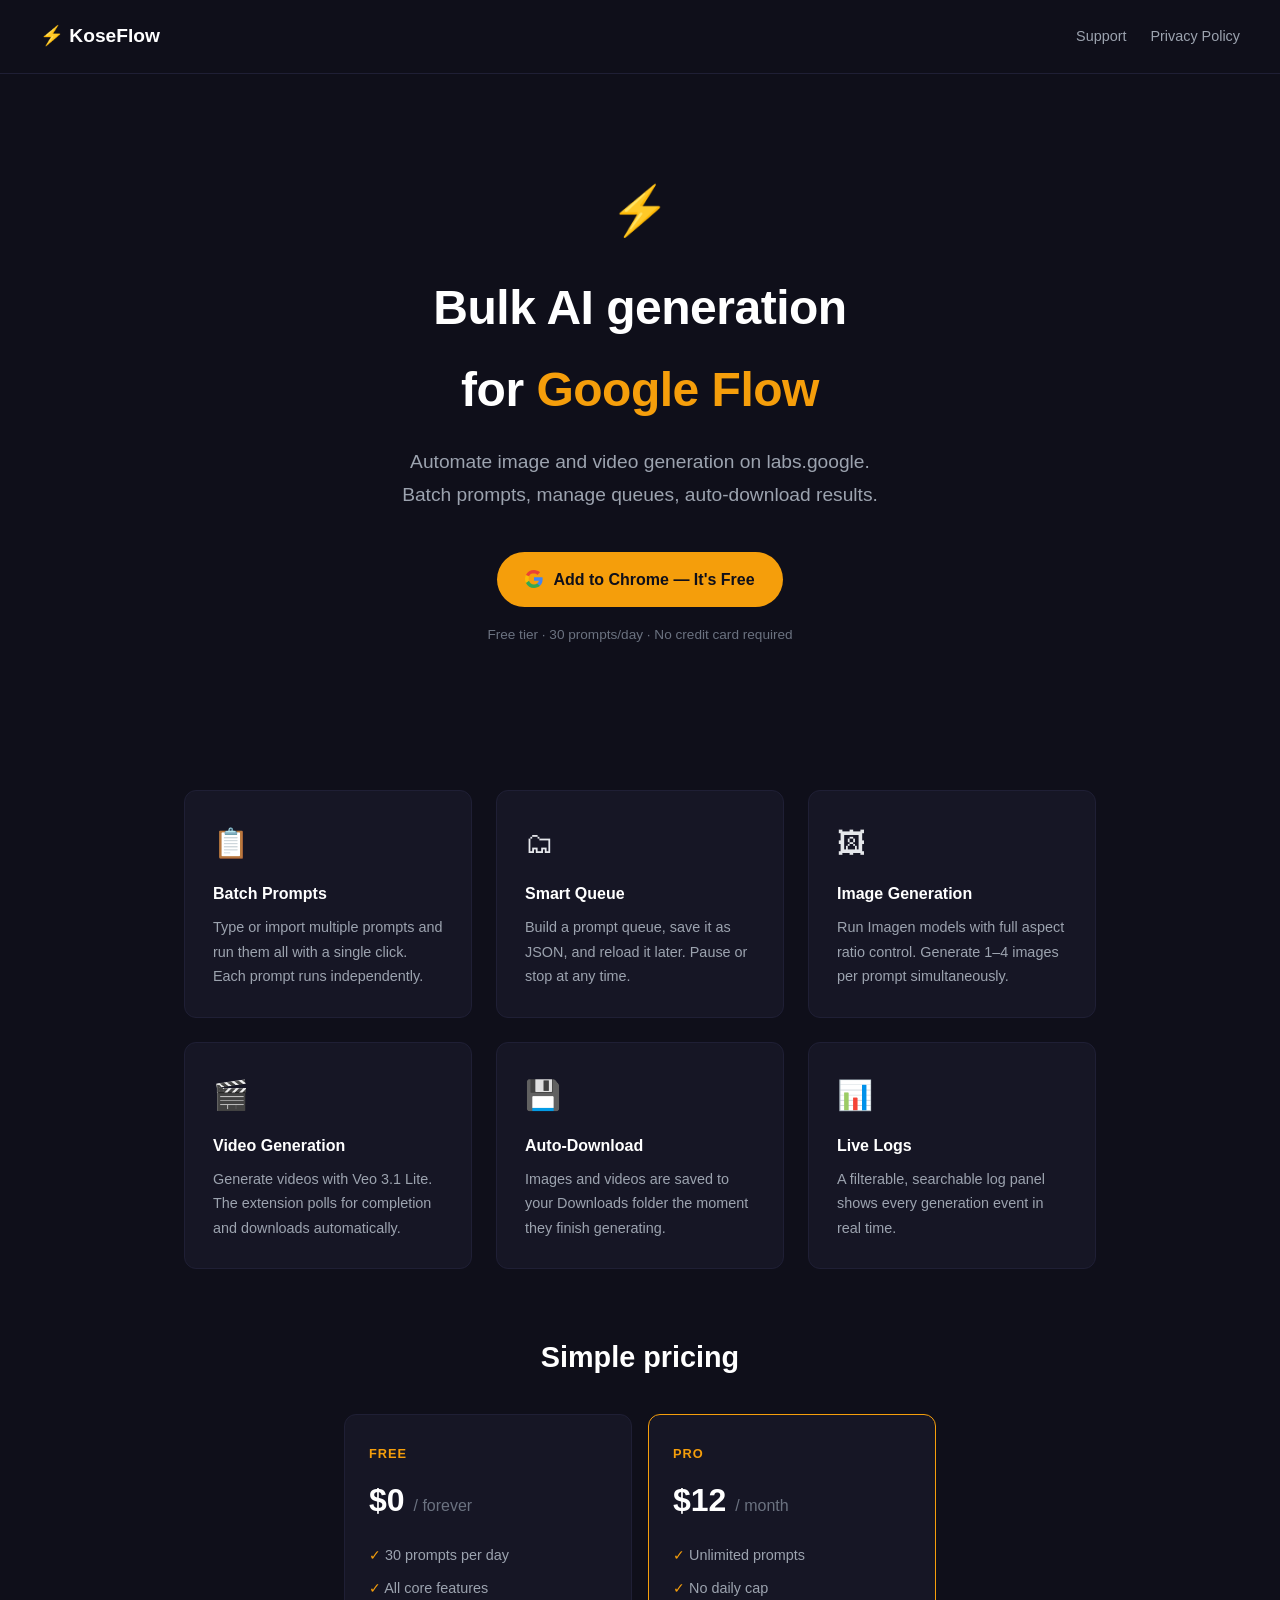
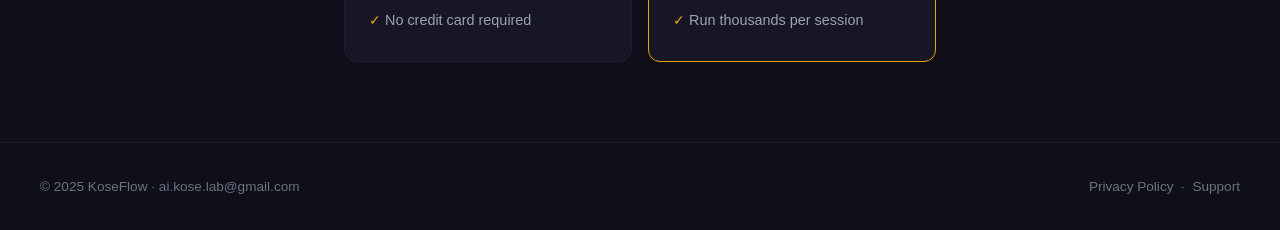
==== index.html @ 57aeacc9 "Initial Create" ====
<!DOCTYPE html>
<html lang="en">
<head>
  <meta charset="UTF-8" />
  <meta name="viewport" content="width=device-width, initial-scale=1.0" />
  <title>KoseFlow — Bulk AI Generation for Google Flow</title>
  <link rel="stylesheet" href="app.css" />
</head>
<body>

  <nav>
    <a class="nav-brand" href="index.html"><span>⚡</span> KoseFlow</a>
    <div class="nav-links">
      <a href="support.html">Support</a>
      <a href="privacy-policy.html">Privacy Policy</a>
    </div>
  </nav>

  <section class="hero">
    <div class="hero-icon">⚡</div>
    <h1>Bulk AI generation<br>for <span>Google Flow</span></h1>
    <p>Automate image and video generation on labs.google.<br>Batch prompts, manage queues, auto-download results.</p>
    <a class="hero-cta" href="https://chromewebstore.google.com/detail/koseflow" target="_blank">
      <svg width="18" height="18" viewBox="0 0 18 18" xmlns="http://www.w3.org/2000/svg"><path d="M17.64 9.2c0-.637-.057-1.251-.164-1.84H9v3.481h4.844c-.209 1.125-.843 2.078-1.796 2.717v2.258h2.908c1.702-1.567 2.684-3.874 2.684-6.615z" fill="#4285F4"/><path d="M9 18c2.43 0 4.467-.806 5.956-2.18l-2.909-2.259c-.806.54-1.836.86-3.047.86-2.344 0-4.328-1.584-5.036-3.711H.957v2.332A8.997 8.997 0 0 0 9 18z" fill="#34A853"/><path d="M3.964 10.71A5.41 5.41 0 0 1 3.682 9c0-.593.102-1.17.282-1.71V4.958H.957A8.996 8.996 0 0 0 0 9c0 1.452.348 2.827.957 4.042l3.007-2.332z" fill="#FBBC05"/><path d="M9 3.58c1.321 0 2.508.454 3.44 1.345l2.582-2.58C13.463.891 11.426 0 9 0A8.997 8.997 0 0 0 .957 4.958L3.964 6.29C4.672 4.163 6.656 3.58 9 3.58z" fill="#EA4335"/></svg>
      Add to Chrome — It's Free
    </a>
    <div class="hero-note">Free tier · 30 prompts/day · No credit card required</div>
  </section>

  <section class="features">
    <div class="feature-card card">
      <div class="feature-icon">📋</div>
      <h3>Batch Prompts</h3>
      <p>Type or import multiple prompts and run them all with a single click. Each prompt runs independently.</p>
    </div>
    <div class="feature-card card">
      <div class="feature-icon">🗂</div>
      <h3>Smart Queue</h3>
      <p>Build a prompt queue, save it as JSON, and reload it later. Pause or stop at any time.</p>
    </div>
    <div class="feature-card card">
      <div class="feature-icon">🖼</div>
      <h3>Image Generation</h3>
      <p>Run Imagen models with full aspect ratio control. Generate 1–4 images per prompt simultaneously.</p>
    </div>
    <div class="feature-card card">
      <div class="feature-icon">🎬</div>
      <h3>Video Generation</h3>
      <p>Generate videos with Veo 3.1 Lite. The extension polls for completion and downloads automatically.</p>
    </div>
    <div class="feature-card card">
      <div class="feature-icon">💾</div>
      <h3>Auto-Download</h3>
      <p>Images and videos are saved to your Downloads folder the moment they finish generating.</p>
    </div>
    <div class="feature-card card">
      <div class="feature-icon">📊</div>
      <h3>Live Logs</h3>
      <p>A filterable, searchable log panel shows every generation event in real time.</p>
    </div>
  </section>

  <section class="pricing">
    <h2>Simple pricing</h2>
    <div class="pricing-cards">
      <div class="pricing-card card">
        <div class="plan">Free</div>
        <div class="price">$0 <span>/ forever</span></div>
        <ul>
          <li>30 prompts per day</li>
          <li>All core features</li>
          <li>No credit card required</li>
        </ul>
      </div>
      <div class="pricing-card card pro">
        <div class="plan">Pro</div>
        <div class="price">$12 <span>/ month</span></div>
        <ul>
          <li>Unlimited prompts</li>
          <li>No daily cap</li>
          <li>Run thousands per session</li>
        </ul>
      </div>
    </div>
  </section>

  <footer>
    <div>© 2025 KoseFlow · <a href="mailto:ai.kose.lab@gmail.com">ai.kose.lab@gmail.com</a></div>
    <div>
      <a href="privacy-policy.html">Privacy Policy</a> &nbsp;·&nbsp;
      <a href="support.html">Support</a>
    </div>
  </footer>

</body>
</html>
---- app.css ----
*, *::before, *::after { box-sizing: border-box; margin: 0; padding: 0; }

body {
  font-family: -apple-system, BlinkMacSystemFont, "Segoe UI", Roboto, sans-serif;
  background: #0f0f1a;
  color: #e5e7eb;
  line-height: 1.7;
}

a { color: #f59e0b; text-decoration: none; }
a:hover { text-decoration: underline; }

/* ── NAV ── */
nav {
  display: flex;
  justify-content: space-between;
  align-items: center;
  padding: 20px 40px;
  border-bottom: 1px solid #1f1f35;
}
.nav-brand { font-size: 1.2rem; font-weight: 700; color: #fff; }
.nav-brand span { color: #f59e0b; }
.nav-links { display: flex; gap: 24px; font-size: 0.9rem; }
.nav-links a { color: #9ca3af; }
.nav-links a:hover { color: #f59e0b; text-decoration: none; }

/* ── FOOTER ── */
footer {
  border-top: 1px solid #1f1f35;
  padding: 32px 40px;
  display: flex;
  justify-content: space-between;
  align-items: center;
  font-size: 0.85rem;
  color: #6b7280;
  flex-wrap: wrap;
  gap: 12px;
}
footer a { color: #6b7280; }
footer a:hover { color: #f59e0b; text-decoration: none; }

/* ── SHARED ── */
.wrap { max-width: 720px; margin: 0 auto; padding: 64px 24px; }

h1 { font-size: 2rem; font-weight: 700; color: #fff; margin-bottom: 8px; }

.card {
  background: #161625;
  border: 1px solid #1f1f35;
  border-radius: 12px;
}

/* ── INDEX — HERO ── */
.hero {
  text-align: center;
  padding: 96px 24px 80px;
  max-width: 720px;
  margin: 0 auto;
}
.hero-icon { font-size: 3rem; margin-bottom: 16px; }
.hero h1 { font-size: 3rem; font-weight: 800; letter-spacing: -0.5px; margin-bottom: 16px; }
.hero h1 span { color: #f59e0b; }
.hero p { font-size: 1.2rem; color: #9ca3af; margin-bottom: 40px; }
.hero-cta {
  display: inline-flex;
  align-items: center;
  gap: 10px;
  background: #f59e0b;
  color: #0f0f1a;
  font-weight: 700;
  font-size: 1rem;
  padding: 14px 28px;
  border-radius: 50px;
  transition: opacity 0.2s;
}
.hero-cta:hover { opacity: 0.88; text-decoration: none; }
.hero-note { margin-top: 16px; font-size: 0.85rem; color: #6b7280; }

/* ── INDEX — FEATURES ── */
.features {
  max-width: 960px;
  margin: 0 auto;
  padding: 64px 24px;
  display: grid;
  grid-template-columns: repeat(auto-fit, minmax(260px, 1fr));
  gap: 24px;
}
.feature-card { padding: 28px; }
.feature-icon { font-size: 1.8rem; margin-bottom: 12px; }
.feature-card h3 { font-size: 1rem; font-weight: 600; color: #fff; margin-bottom: 8px; }
.feature-card p { font-size: 0.9rem; color: #9ca3af; }

/* ── INDEX — PRICING ── */
.pricing { max-width: 640px; margin: 0 auto; padding: 0 24px 80px; text-align: center; }
.pricing h2 { font-size: 1.8rem; font-weight: 700; color: #fff; margin-bottom: 32px; }
.pricing-cards { display: grid; grid-template-columns: 1fr 1fr; gap: 16px; }
.pricing-card { padding: 28px 24px; text-align: left; }
.pricing-card.pro { border-color: #f59e0b; }
.pricing-card .plan { font-size: 0.8rem; font-weight: 600; color: #f59e0b; text-transform: uppercase; letter-spacing: 1px; margin-bottom: 8px; }
.pricing-card .price { font-size: 2rem; font-weight: 800; color: #fff; margin-bottom: 4px; }
.pricing-card .price span { font-size: 1rem; font-weight: 400; color: #6b7280; }
.pricing-card ul { list-style: none; margin-top: 16px; display: flex; flex-direction: column; gap: 8px; }
.pricing-card ul li { font-size: 0.9rem; color: #9ca3af; }
.pricing-card ul li::before { content: "✓ "; color: #f59e0b; }

/* ── SUPPORT ── */
.sub { color: #9ca3af; margin-bottom: 48px; }

.contact-card {
  padding: 32px;
  margin-bottom: 48px;
  display: flex;
  align-items: center;
  gap: 20px;
}
.contact-icon { font-size: 2rem; }
.contact-card h2 { font-size: 1rem; font-weight: 600; color: #fff; margin-bottom: 4px; }
.contact-card p { font-size: 0.9rem; color: #9ca3af; }

h2.section { font-size: 1.3rem; font-weight: 700; color: #fff; margin-bottom: 20px; }

.faq { display: flex; flex-direction: column; gap: 16px; }
.faq-item { padding: 20px 24px; }
.faq-item h3 { font-size: 0.95rem; font-weight: 600; color: #fff; margin-bottom: 8px; }
.faq-item p { font-size: 0.9rem; color: #9ca3af; }

/* ── PRIVACY POLICY ── */
.meta { color: #6b7280; font-size: 0.9rem; margin-bottom: 40px; }

.wrap h2 {
  font-size: 1.1rem;
  font-weight: 600;
  color: #fff;
  margin: 36px 0 10px;
  border-left: 3px solid #f59e0b;
  padding-left: 12px;
}

.wrap p { margin-bottom: 12px; color: #9ca3af; }
.wrap ul { padding-left: 20px; margin-bottom: 12px; }
.wrap ul li { margin-bottom: 6px; color: #9ca3af; }
.wrap strong { color: #e5e7eb; }
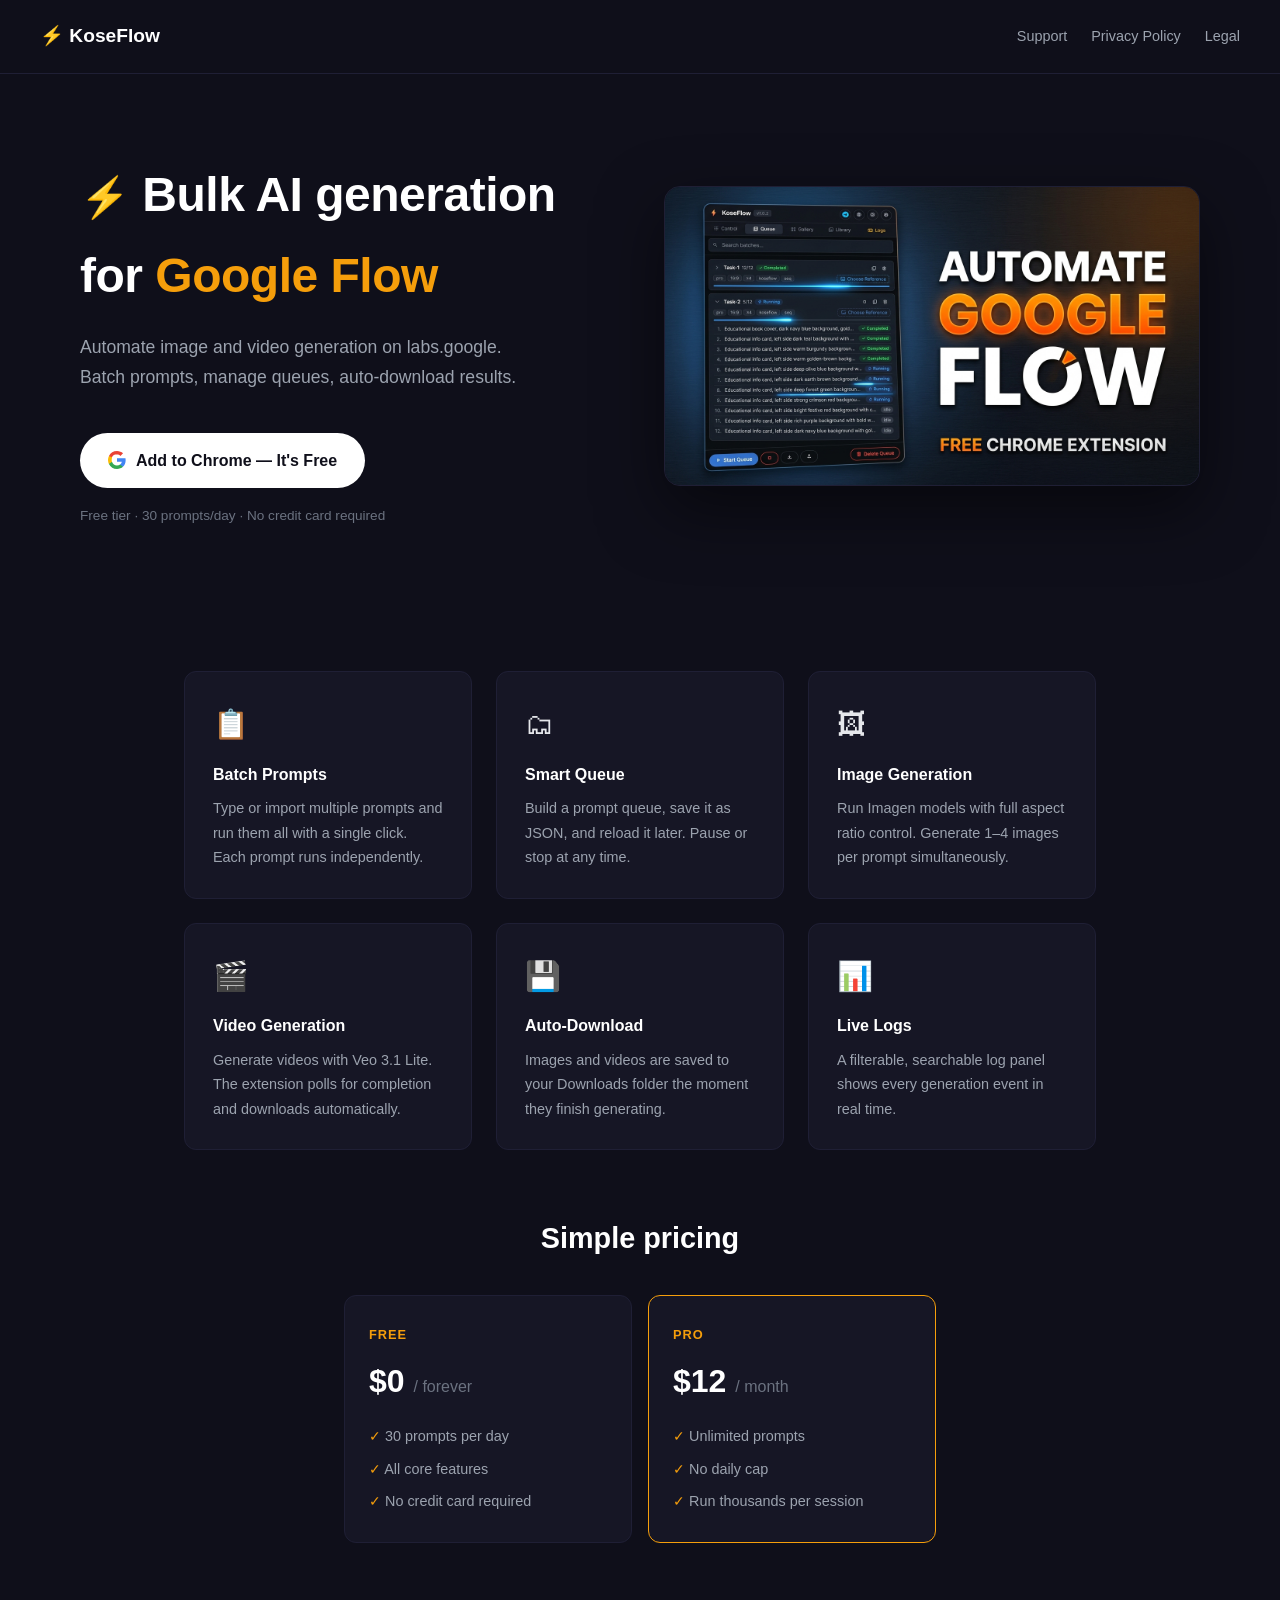
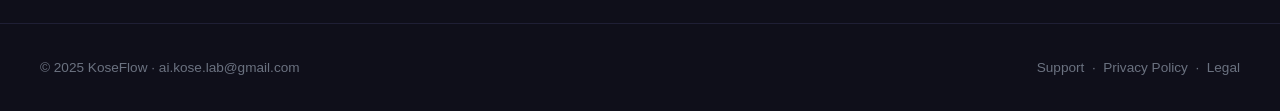
==== commit 04eb0fc4: "v4" ====
--- a/index.html
+++ b/index.html
@@ -13,18 +13,23 @@
     <div class="nav-links">
       <a href="support.html">Support</a>
       <a href="privacy-policy.html">Privacy Policy</a>
+      <a href="legal.html">Legal</a>
     </div>
   </nav>
 
   <section class="hero">
-    <div class="hero-icon">⚡</div>
-    <h1>Bulk AI generation<br>for <span>Google Flow</span></h1>
-    <p>Automate image and video generation on labs.google.<br>Batch prompts, manage queues, auto-download results.</p>
-    <a class="hero-cta" href="https://chromewebstore.google.com/detail/koseflow" target="_blank">
-      <svg width="18" height="18" viewBox="0 0 18 18" xmlns="http://www.w3.org/2000/svg"><path d="M17.64 9.2c0-.637-.057-1.251-.164-1.84H9v3.481h4.844c-.209 1.125-.843 2.078-1.796 2.717v2.258h2.908c1.702-1.567 2.684-3.874 2.684-6.615z" fill="#4285F4"/><path d="M9 18c2.43 0 4.467-.806 5.956-2.18l-2.909-2.259c-.806.54-1.836.86-3.047.86-2.344 0-4.328-1.584-5.036-3.711H.957v2.332A8.997 8.997 0 0 0 9 18z" fill="#34A853"/><path d="M3.964 10.71A5.41 5.41 0 0 1 3.682 9c0-.593.102-1.17.282-1.71V4.958H.957A8.996 8.996 0 0 0 0 9c0 1.452.348 2.827.957 4.042l3.007-2.332z" fill="#FBBC05"/><path d="M9 3.58c1.321 0 2.508.454 3.44 1.345l2.582-2.58C13.463.891 11.426 0 9 0A8.997 8.997 0 0 0 .957 4.958L3.964 6.29C4.672 4.163 6.656 3.58 9 3.58z" fill="#EA4335"/></svg>
-      Add to Chrome — It's Free
-    </a>
-    <div class="hero-note">Free tier · 30 prompts/day · No credit card required</div>
+    <div class="hero-text">
+      <h1><span class="hero-icon">⚡</span> Bulk AI generation<br>for <span>Google Flow</span></h1>
+      <p>Automate image and video generation on labs.google.<br>Batch prompts, manage queues, auto-download results.</p>
+      <a class="hero-cta" href="https://chromewebstore.google.com/detail/koseflow/icpdnoelfgnlfeonbhlgkkbklafibnlj" target="_blank">
+        <svg width="18" height="18" viewBox="0 0 18 18" xmlns="http://www.w3.org/2000/svg"><path d="M17.64 9.2c0-.637-.057-1.251-.164-1.84H9v3.481h4.844c-.209 1.125-.843 2.078-1.796 2.717v2.258h2.908c1.702-1.567 2.684-3.874 2.684-6.615z" fill="#4285F4"/><path d="M9 18c2.43 0 4.467-.806 5.956-2.18l-2.909-2.259c-.806.54-1.836.86-3.047.86-2.344 0-4.328-1.584-5.036-3.711H.957v2.332A8.997 8.997 0 0 0 9 18z" fill="#34A853"/><path d="M3.964 10.71A5.41 5.41 0 0 1 3.682 9c0-.593.102-1.17.282-1.71V4.958H.957A8.996 8.996 0 0 0 0 9c0 1.452.348 2.827.957 4.042l3.007-2.332z" fill="#FBBC05"/><path d="M9 3.58c1.321 0 2.508.454 3.44 1.345l2.582-2.58C13.463.891 11.426 0 9 0A8.997 8.997 0 0 0 .957 4.958L3.964 6.29C4.672 4.163 6.656 3.58 9 3.58z" fill="#EA4335"/></svg>
+        Add to Chrome — It's Free
+      </a>
+      <div class="hero-note">Free tier · 30 prompts/day · No credit card required</div>
+    </div>
+    <div class="hero-visual">
+      <img src="hero.jpg" alt="KoseFlow — Automate Google Flow" />
+    </div>
   </section>
 
   <section class="features">
@@ -87,8 +92,9 @@
   <footer>
     <div>© 2025 KoseFlow · <a href="mailto:ai.kose.lab@gmail.com">ai.kose.lab@gmail.com</a></div>
     <div>
+      <a href="support.html">Support</a> &nbsp;·&nbsp;
       <a href="privacy-policy.html">Privacy Policy</a> &nbsp;·&nbsp;
-      <a href="support.html">Support</a>
+      <a href="legal.html">Legal</a>
     </div>
   </footer>
 
--- a/app.css
+++ b/app.css
@@ -19,6 +19,7 @@
   border-bottom: 1px solid #1f1f35;
 }
 .nav-brand { font-size: 1.2rem; font-weight: 700; color: #fff; }
+.nav-brand:hover { text-decoration: none; color: #fff; }
 .nav-brand span { color: #f59e0b; }
 .nav-links { display: flex; gap: 24px; font-size: 0.9rem; }
 .nav-links a { color: #9ca3af; }
@@ -52,20 +53,23 @@
 
 /* ── INDEX — HERO ── */
 .hero {
-  text-align: center;
-  padding: 96px 24px 80px;
-  max-width: 720px;
+  display: flex;
+  align-items: center;
+  gap: 48px;
+  max-width: 1200px;
   margin: 0 auto;
+  padding: 80px 40px;
 }
-.hero-icon { font-size: 3rem; margin-bottom: 16px; }
+.hero-text { flex: 1; min-width: 0; }
+.hero-icon { font-size: 2.5rem; }
 .hero h1 { font-size: 3rem; font-weight: 800; letter-spacing: -0.5px; margin-bottom: 16px; }
 .hero h1 span { color: #f59e0b; }
-.hero p { font-size: 1.2rem; color: #9ca3af; margin-bottom: 40px; }
+.hero p { font-size: 1.1rem; color: #9ca3af; margin-bottom: 40px; }
 .hero-cta {
   display: inline-flex;
   align-items: center;
   gap: 10px;
-  background: #f59e0b;
+  background: #fff;
   color: #0f0f1a;
   font-weight: 700;
   font-size: 1rem;
@@ -75,6 +79,22 @@
 }
 .hero-cta:hover { opacity: 0.88; text-decoration: none; }
 .hero-note { margin-top: 16px; font-size: 0.85rem; color: #6b7280; }
+.hero-visual { flex: 1; min-width: 0; }
+.hero-visual img {
+  width: 100%;
+  border-radius: 16px;
+  border: 1px solid #1f1f35;
+  box-shadow: 0 24px 64px rgba(0, 0, 0, 0.5);
+}
+
+@media (max-width: 768px) {
+  .hero {
+    flex-direction: column;
+    padding: 48px 24px;
+    gap: 32px;
+  }
+  .hero h1 { font-size: 2rem; }
+}
 
 /* ── INDEX — FEATURES ── */
 .features {
@@ -113,7 +133,7 @@
   align-items: center;
   gap: 20px;
 }
-.contact-icon { font-size: 2rem; }
+.contact-icon { font-size: 2rem; color: #9ca3af; flex-shrink: 0; }
 .contact-card h2 { font-size: 1rem; font-weight: 600; color: #fff; margin-bottom: 4px; }
 .contact-card p { font-size: 0.9rem; color: #9ca3af; }
 
